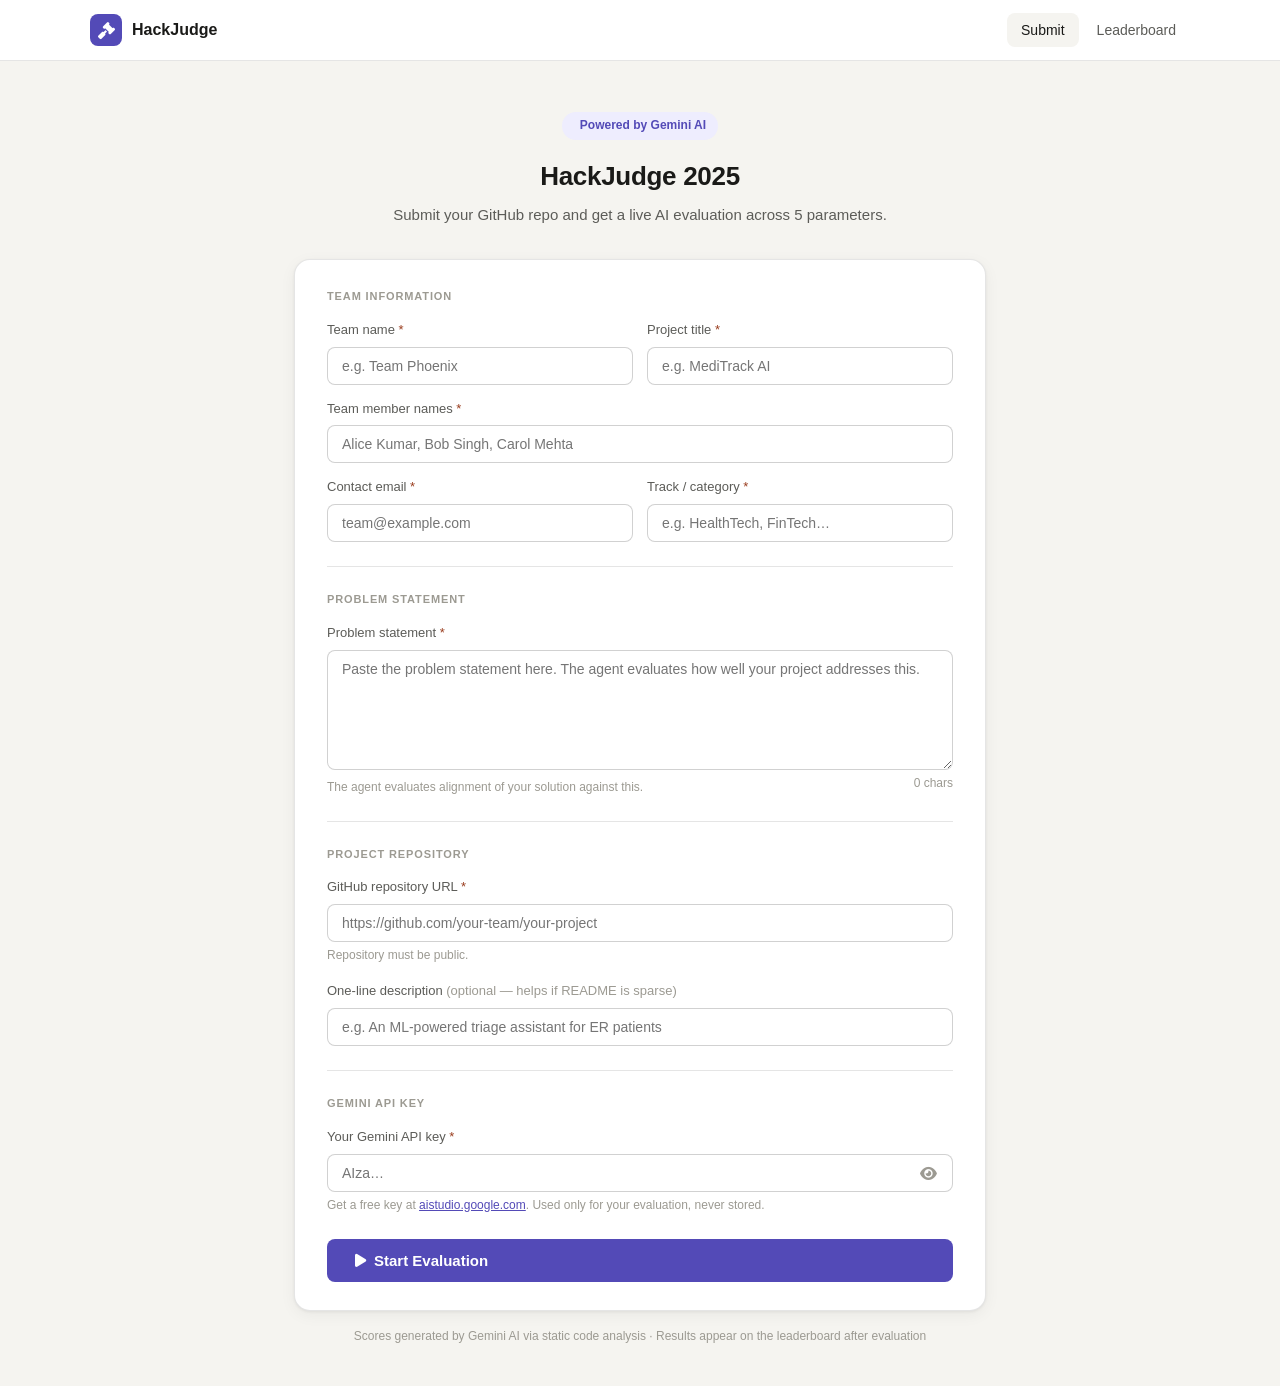
==== index.html @ 836c9ff5 "Initial commit" ====
<!DOCTYPE html>
<html lang="en">
<head>
  <meta charset="UTF-8"/>
  <meta name="viewport" content="width=device-width,initial-scale=1.0"/>
  <title>HackJudge — Submit Project</title>
  <link rel="stylesheet" href="style.css"/>
  <link rel="stylesheet" href="https://cdnjs.cloudflare.com/ajax/libs/font-awesome/6.5.0/css/all.min.css"/>
</head>
<body>
<header class="site-header">
  <div class="header-inner">
    <a href="index.html" class="logo"><span class="logo-icon"><i class="fa-solid fa-gavel"></i></span>HackJudge</a>
    <nav class="nav">
      <a href="index.html" class="active">Submit</a>
      <a href="leaderboard.html">Leaderboard</a>
    </nav>
  </div>
</header>

<div class="page-wrap page-wrap--sm">
  <div class="hero">
    <div class="hero-badge"><i class="fa-solid fa-sparkles"></i> Powered by Gemini AI</div>
    <h1 class="page-title" id="event-name">HackJudge</h1>
    <p class="page-sub">Submit your GitHub repo and get a live AI evaluation across 5 parameters.</p>
  </div>

  <div class="card">
    <div class="card-body">
      <p class="section-head">Team information</p>
      <div class="form-grid">
        <div class="form-group">
          <label class="label">Team name <span style="color:var(--danger)">*</span></label>
          <input class="input" id="team_name" type="text" placeholder="e.g. Team Phoenix"/>
        </div>
        <div class="form-group">
          <label class="label">Project title <span style="color:var(--danger)">*</span></label>
          <input class="input" id="project_title" type="text" placeholder="e.g. MediTrack AI"/>
        </div>
        <div class="form-group full">
          <label class="label">Team member names <span style="color:var(--danger)">*</span></label>
          <input class="input" id="member_names" type="text" placeholder="Alice Kumar, Bob Singh, Carol Mehta"/>
        </div>
        <div class="form-group">
          <label class="label">Contact email <span style="color:var(--danger)">*</span></label>
          <input class="input" id="contact_email" type="email" placeholder="team@example.com"/>
        </div>
        <div class="form-group">
          <label class="label">Track / category <span style="color:var(--danger)">*</span></label>
          <input class="input" id="track" type="text" placeholder="e.g. HealthTech, FinTech…"/>
        </div>
      </div>

      <hr class="section-divider"/>
      <p class="section-head">Problem statement</p>
      <div class="form-group">
        <label class="label">Problem statement <span style="color:var(--danger)">*</span></label>
        <textarea class="textarea" id="problem_statement" rows="5"
          placeholder="Paste the problem statement here. The agent evaluates how well your project addresses this."
          style="min-height:120px"
          oninput="document.getElementById('ps-count').textContent=this.value.length+' chars'"></textarea>
        <div style="display:flex;justify-content:space-between;margin-top:4px">
          <span class="hint">The agent evaluates alignment of your solution against this.</span>
          <span style="font-size:12px;color:var(--text-3)" id="ps-count">0 chars</span>
        </div>
      </div>

      <hr class="section-divider"/>
      <p class="section-head">Project repository</p>
      <div class="form-group">
        <label class="label">GitHub repository URL <span style="color:var(--danger)">*</span></label>
        <input class="input" id="github_url" type="url" placeholder="https://github.com/your-team/your-project"/>
        <span class="hint">Repository must be public.</span>
      </div>
      <div class="form-group mt-16">
        <label class="label">One-line description <span style="font-weight:400;color:var(--text-3)">(optional — helps if README is sparse)</span></label>
        <input class="input" id="project_description" type="text" placeholder="e.g. An ML-powered triage assistant for ER patients"/>
      </div>

      <hr class="section-divider"/>
      <p class="section-head">Gemini API key</p>
      <div class="form-group">
        <label class="label">Your Gemini API key <span style="color:var(--danger)">*</span></label>
        <div class="key-field-wrap">
          <input class="input" id="gemini_api_key" type="password" placeholder="AIza…" style="padding-right:44px"/>
          <button class="key-toggle" onclick="toggleKey()"><i class="fa-solid fa-eye" id="eye-icon"></i></button>
        </div>
        <span class="hint">Get a free key at <a href="https://aistudio.google.com/app/apikey" target="_blank" style="color:var(--accent)">aistudio.google.com</a>. Used only for your evaluation, never stored.</span>
      </div>

      <div style="display:flex;margin-top:24px">
        <button class="btn btn-primary btn-lg full-width" id="submit-btn" onclick="submitProject()">
          <i class="fa-solid fa-play"></i> Start Evaluation
        </button>
      </div>
      <p id="submit-error" style="display:none;color:var(--danger);font-size:13px;margin-top:10px;text-align:center"></p>
    </div>
  </div>
  <p style="text-align:center;font-size:12px;color:var(--text-3);margin:16px 0 40px">
    Scores generated by Gemini AI via static code analysis · Results appear on the leaderboard after evaluation
  </p>
</div>
<div id="toast-area"></div>

<script src="config.js"></script>
<script src="sheets-client.js"></script>
<script>
document.getElementById('event-name').textContent = CONFIG.EVENT_NAME;
document.title = CONFIG.EVENT_NAME + " — Submit";

function toggleKey() {
  const i = document.getElementById('gemini_api_key');
  const e = document.getElementById('eye-icon');
  i.type = i.type === 'password' ? 'text' : 'password';
  e.className = i.type === 'password' ? 'fa-solid fa-eye' : 'fa-solid fa-eye-slash';
}
function v(id) { return document.getElementById(id).value.trim(); }
function showErr(msg) { const e = document.getElementById('submit-error'); e.textContent = msg; e.style.display = 'block'; }
function showToast(msg) {
  const t = document.createElement('div'); t.className = 'toast'; t.textContent = msg;
  document.getElementById('toast-area').appendChild(t);
  setTimeout(() => t.remove(), 4000);
}
function makeId() { return (Math.random().toString(36).substring(2,6) + Math.random().toString(36).substring(2,6)).toUpperCase(); }

async function submitProject() {
  document.getElementById('submit-error').style.display = 'none';

  const fields = {
    team_name: v('team_name'), project_title: v('project_title'),
    member_names: v('member_names'), contact_email: v('contact_email'),
    track: v('track'), problem_statement: v('problem_statement'),
    github_url: v('github_url'), project_description: v('project_description'),
  };
  const key = v('gemini_api_key');

  const required = ['team_name','project_title','member_names','contact_email','track','problem_statement','github_url'];
  for (const k of required) { if (!fields[k]) { showErr('Please fill in: ' + k.replace(/_/g,' ')); return; } }
  if (!fields.github_url.includes('github.com')) { showErr('Please enter a valid GitHub URL.'); return; }
  if (fields.problem_statement.length < 30) { showErr('Problem statement must be at least 30 characters.'); return; }
  if (!key) { showErr('Please enter your Gemini API key.'); return; }

  const btn = document.getElementById('submit-btn');
  btn.disabled = true;
  btn.innerHTML = '<span class="spinner"></span> Saving…';

  const id = makeId();
  // Store key in sessionStorage only — never goes to GitHub
  sessionStorage.setItem('key_' + id, key);
  document.getElementById('gemini_api_key').value = '';

  const record = {
    id, status: 'pending',
    created_at: new Date().toISOString(),
    ...fields,
    scores: null, total_score: null, feedback: null,
  };

  try {
    await saveSubmission(id, record);
    showToast('Submitted! Redirecting to evaluation…');
    setTimeout(() => { window.location.href = 'judging.html?id=' + id; }, 800);
  } catch (e) {
    showErr('Save failed: ' + e.message);
    btn.disabled = false;
    btn.innerHTML = '<i class="fa-solid fa-play"></i> Start Evaluation';
  }
}
</script>
</body>
</html>
---- style.css ----
/* ── Reset & Variables ─────────────────────────────────────────── */
*,*::before,*::after{box-sizing:border-box;margin:0;padding:0}
:root{
  --bg:#f5f4f0; --surface:#fff; --border:rgba(0,0,0,.10);
  --border-md:rgba(0,0,0,.18); --text-1:#1a1a18; --text-2:#5c5c58;
  --text-3:#9c9a92; --accent:#534AB7; --accent-bg:#EEEDFE;
  --success:#0F6E56; --success-bg:#E1F5EE; --warn:#854F0B;
  --warn-bg:#FAEEDA; --danger:#993C1D; --danger-bg:#FAECE7;
  --info:#185FA5; --info-bg:#E6F1FB;
  --radius-sm:8px; --radius-md:12px; --radius-lg:16px;
  --shadow:0 1px 3px rgba(0,0,0,.06),0 4px 16px rgba(0,0,0,.05);
}
body{font-family:-apple-system,BlinkMacSystemFont,"Segoe UI",sans-serif;background:var(--bg);color:var(--text-1);font-size:15px;line-height:1.6;min-height:100vh}

/* Layout */
.page-wrap{max-width:1100px;margin:0 auto;padding:0 24px}
.page-wrap--sm{max-width:740px}
.page-wrap--lg{max-width:1200px}

/* Header */
.site-header{background:var(--surface);border-bottom:1px solid var(--border);padding:0 24px;position:sticky;top:0;z-index:100}
.header-inner{max-width:1100px;margin:0 auto;display:flex;align-items:center;gap:20px;height:60px}
.logo{display:flex;align-items:center;gap:10px;text-decoration:none;color:var(--text-1);font-weight:600;font-size:16px}
.logo-icon{width:32px;height:32px;background:var(--accent);border-radius:8px;display:flex;align-items:center;justify-content:center;color:#fff;font-size:17px}
.nav{margin-left:auto;display:flex;gap:4px;align-items:center}
.nav a{padding:6px 14px;border-radius:var(--radius-sm);color:var(--text-2);text-decoration:none;font-size:14px;font-weight:500;transition:background .15s,color .15s}
.nav a:hover,.nav a.active{background:var(--bg);color:var(--text-1)}

/* Cards */
.card{background:var(--surface);border:1px solid var(--border);border-radius:var(--radius-lg);box-shadow:var(--shadow)}
.card-body{padding:28px 32px}

/* Typography */
.page-title{font-size:26px;font-weight:700;letter-spacing:-.3px}
.page-sub{font-size:15px;color:var(--text-2);margin-top:6px}
.section-head{font-size:11px;font-weight:600;text-transform:uppercase;letter-spacing:.08em;color:var(--text-3);margin-bottom:14px}
.label{font-size:13px;font-weight:500;color:var(--text-2);margin-bottom:6px;display:block}
.hint{font-size:12px;color:var(--text-3);margin-top:4px}

/* Form */
.input,.textarea{width:100%;padding:10px 14px;border:1px solid var(--border-md);border-radius:var(--radius-sm);font-size:14px;font-family:inherit;color:var(--text-1);background:var(--surface);transition:border-color .15s,box-shadow .15s;outline:none}
.input:focus,.textarea:focus{border-color:var(--accent);box-shadow:0 0 0 3px rgba(83,74,183,.12)}
.textarea{resize:vertical;min-height:90px}

/* Buttons */
.btn{display:inline-flex;align-items:center;gap:8px;padding:11px 22px;border-radius:var(--radius-sm);font-size:14px;font-weight:600;font-family:inherit;cursor:pointer;border:none;transition:background .15s,transform .1s;text-decoration:none}
.btn:active{transform:scale(.98)}
.btn-primary{background:var(--accent);color:#fff}
.btn-primary:hover{background:#453ea5}
.btn-secondary{background:var(--bg);color:var(--text-1);border:1px solid var(--border-md)}
.btn-secondary:hover{background:#eae9e5}
.btn-lg{padding:13px 28px;font-size:15px}
.btn:disabled{opacity:.5;cursor:not-allowed;pointer-events:none}

/* Badges */
.badge{display:inline-block;padding:3px 10px;border-radius:20px;font-size:12px;font-weight:500}
.badge-success{background:var(--success-bg);color:var(--success)}
.badge-warn{background:var(--warn-bg);color:var(--warn)}
.badge-danger{background:var(--danger-bg);color:var(--danger)}
.badge-info{background:var(--info-bg);color:var(--info)}
.badge-accent{background:var(--accent-bg);color:var(--accent)}
.badge-neutral{background:var(--bg);color:var(--text-2);border:1px solid var(--border-md)}

/* Progress */
.progress-wrap{height:6px;background:var(--border);border-radius:3px;overflow:hidden}
.progress-bar{height:100%;background:var(--accent);border-radius:3px;transition:width .4s ease;width:0%}

/* Param cards */
.param-card{border:1px solid var(--border);border-radius:var(--radius-md);padding:16px 18px;opacity:0;transform:translateY(12px);transition:opacity .4s ease,transform .4s ease}
.param-card.visible{opacity:1;transform:translateY(0)}
.param-card-header{display:flex;align-items:center;gap:10px;margin-bottom:10px}
.param-dot{width:10px;height:10px;border-radius:50%;flex-shrink:0}
.param-name{font-size:14px;font-weight:600;flex:1}
.param-score-num{font-size:22px;font-weight:700}
.param-weight{font-size:12px;color:var(--text-3);margin-left:4px}
.param-bar-wrap{height:5px;background:var(--border);border-radius:3px;margin-bottom:8px}
.param-bar{height:5px;border-radius:3px;transition:width .8s ease;width:0%}
.param-reasoning{font-size:13px;color:var(--text-2);line-height:1.55}

/* Chips */
.chip-row{display:flex;flex-wrap:wrap;gap:8px}
.chip{font-size:12px;padding:4px 10px;background:var(--bg);border:1px solid var(--border);border-radius:20px;color:var(--text-2);display:flex;align-items:center;gap:5px}

/* Table */
.table-wrap{overflow-x:auto}
table{width:100%;border-collapse:collapse;font-size:14px}
thead th{text-align:left;padding:10px 14px;font-size:11px;font-weight:600;color:var(--text-3);text-transform:uppercase;letter-spacing:.06em;border-bottom:1px solid var(--border);white-space:nowrap}
tbody td{padding:13px 14px;border-bottom:1px solid var(--border);vertical-align:middle}
tbody tr:last-child td{border-bottom:none}
tbody tr:hover td{background:#fafaf8}
.rank-num{width:28px;height:28px;border-radius:50%;display:inline-flex;align-items:center;justify-content:center;font-size:13px;font-weight:700;background:var(--bg);color:var(--text-2)}
.rank-1{background:#FFF3CD;color:#856404}
.rank-2{background:#e9ecef;color:#495057}
.rank-3{background:#ffe5d0;color:#7c3d12}
.th-score{text-align:center;white-space:nowrap}
.td-score{text-align:center;font-size:15px;font-weight:700;white-space:nowrap;padding-left:4px;padding-right:4px}
.score-bubble{display:inline-flex;align-items:center;justify-content:center;width:44px;height:44px;border-radius:10px;font-size:15px;font-weight:700}

/* Queue */
.queue-card{background:var(--surface);border:1px solid var(--border);border-radius:var(--radius-lg);padding:28px 32px;margin-bottom:20px;display:none;text-align:center}
.queue-card.visible{display:block}
.queue-position{font-size:56px;font-weight:800;color:var(--accent);line-height:1;letter-spacing:-2px}
.queue-dots span{display:inline-block;width:8px;height:8px;background:var(--accent);border-radius:50%;margin:0 3px;opacity:.3;animation:qpulse 1.2s infinite}
.queue-dots span:nth-child(2){animation-delay:.2s}
.queue-dots span:nth-child(3){animation-delay:.4s}
@keyframes qpulse{0%,80%,100%{opacity:.3}40%{opacity:1}}

/* Utilities */
.mt-4{margin-top:4px}.mt-8{margin-top:8px}.mt-12{margin-top:12px}
.mt-16{margin-top:16px}.mt-24{margin-top:24px}.mt-32{margin-top:32px}
.flex{display:flex}.items-center{align-items:center}
.justify-between{justify-content:space-between}
.gap-8{gap:8px}.gap-12{gap:12px}.gap-16{gap:16px}.gap-24{gap:24px}
.grid-2{display:grid;grid-template-columns:1fr 1fr;gap:16px}
.text-sm{font-size:13px}.text-muted{color:var(--text-2)}.text-faint{color:var(--text-3)}
.font-mono{font-family:"SFMono-Regular",Consolas,monospace}
.hidden{display:none!important}.full-width{width:100%}

/* Form grid */
.form-grid{display:grid;grid-template-columns:1fr 1fr;gap:14px}
.form-group{display:flex;flex-direction:column}
.form-group.full{grid-column:1/-1}
.section-divider{border:none;border-top:1px solid var(--border);margin:24px 0}
.key-field-wrap{position:relative}
.key-toggle{position:absolute;right:12px;top:50%;transform:translateY(-50%);background:none;border:none;cursor:pointer;color:var(--text-3);font-size:15px;padding:4px}

/* Toast */
#toast-area{position:fixed;bottom:24px;right:24px;z-index:999;display:flex;flex-direction:column;gap:8px}
.toast{background:var(--text-1);color:#fff;padding:12px 18px;border-radius:var(--radius-md);font-size:14px;box-shadow:var(--shadow);animation:slideIn .25s ease;max-width:320px}
.toast.toast-error{background:var(--danger)}
@keyframes slideIn{from{transform:translateX(40px);opacity:0}to{transform:translateX(0);opacity:1}}

/* Spinner */
.spinner{width:20px;height:20px;border:2.5px solid var(--border);border-top-color:var(--accent);border-radius:50%;animation:spin .7s linear infinite;flex-shrink:0}
@keyframes spin{to{transform:rotate(360deg)}}

/* Modals */
.modal-overlay{display:none;position:fixed;inset:0;background:rgba(0,0,0,.45);align-items:center;justify-content:center;z-index:200;padding:24px}
.modal-overlay.show{display:flex}
.modal-box{background:var(--surface);border-radius:var(--radius-lg);padding:28px 32px;width:100%;max-width:440px;box-shadow:0 8px 40px rgba(0,0,0,.18)}

/* Admin */
.status-pill{font-size:11px;padding:2px 9px;border-radius:20px;font-weight:500}
.s-scored{background:var(--success-bg);color:var(--success)}
.s-pending{background:var(--warn-bg);color:var(--warn)}
.s-judging{background:var(--info-bg);color:var(--info)}
.s-error{background:var(--danger-bg);color:var(--danger)}
.del-btn{background:none;border:1px solid rgba(153,60,29,.3);color:var(--danger);border-radius:6px;padding:4px 10px;font-size:12px;cursor:pointer;transition:background .15s;white-space:nowrap}
.del-btn:hover{background:var(--danger-bg)}
.stats-row{display:grid;grid-template-columns:repeat(4,1fr);gap:12px;margin-bottom:20px}
.stat-box{background:var(--surface);border:1px solid var(--border);border-radius:var(--radius-md);padding:14px 16px;text-align:center}
.stat-num{font-size:28px;font-weight:800}
.stat-lbl{font-size:11px;color:var(--text-3);margin-top:2px;text-transform:uppercase;letter-spacing:.06em}
.bulk-input{width:100%;padding:6px 8px;border:1px solid var(--border-md);border-radius:6px;font-size:12px;font-family:inherit;outline:none}
.bulk-input:focus{border-color:var(--accent)}
.bulk-result-row{display:flex;align-items:center;gap:12px;padding:10px 14px;background:var(--surface);border:1px solid var(--border);border-radius:var(--radius-md);font-size:13px}
.bulk-result-score{font-size:18px;font-weight:700;min-width:48px;text-align:center}
.bulk-result-meta{flex:1}
.bulk-result-name{font-weight:600;color:var(--text-1)}
.bulk-result-sub{font-size:12px;color:var(--text-3);margin-top:1px}
.tab-active{background:var(--accent)!important;color:#fff!important;border-color:var(--accent)!important}
.admin-icon{width:52px;height:52px;background:var(--danger-bg);border-radius:14px;display:flex;align-items:center;justify-content:center;font-size:22px;color:var(--danger);margin:0 auto 20px}
.refresh-dot{width:6px;height:6px;border-radius:50%;background:var(--success);animation:pulse 2s infinite}
@keyframes pulse{0%,100%{opacity:1}50%{opacity:.3}}

/* Hero */
.hero{padding:48px 0 32px;text-align:center}
.hero-badge{display:inline-flex;align-items:center;gap:6px;background:var(--accent-bg);color:var(--accent);font-size:12px;font-weight:600;padding:4px 12px;border-radius:20px;margin-bottom:16px}

/* Final card */
.final-card{background:var(--surface);border:1px solid var(--border);border-radius:var(--radius-lg);padding:32px;display:none;text-align:center;box-shadow:var(--shadow)}
.final-card.visible{display:block}
.final-score-num{font-size:64px;font-weight:800;letter-spacing:-2px;line-height:1}
.mini-score-grid{display:grid;grid-template-columns:repeat(5,1fr);gap:8px;margin:20px 0}
.mini-score{text-align:center;padding:10px 6px;background:var(--bg);border-radius:var(--radius-sm);border:1px solid var(--border)}
.mini-score-val{font-size:18px;font-weight:700}
.mini-score-lbl{font-size:10px;color:var(--text-3);margin-top:3px;line-height:1.3}
.feedback-label{font-size:11px;font-weight:600;text-transform:uppercase;letter-spacing:.08em;color:var(--text-3);margin-bottom:8px}
.feedback-text{font-size:14px;color:var(--text-2);line-height:1.65}
.sw-item{display:flex;gap:9px;font-size:13px;color:var(--text-2);line-height:1.5;margin-bottom:6px}
.sw-item i{margin-top:2px;flex-shrink:0}
.inferred-box{background:var(--bg);border-radius:var(--radius-sm);padding:12px 14px;font-size:13px;color:var(--text-2);line-height:1.6;margin-bottom:16px;border-left:3px solid var(--accent)}
.error-card{background:var(--danger-bg);border:1px solid rgba(153,60,29,.3);border-radius:var(--radius-md);padding:20px 24px;display:none}
.error-card.visible{display:block}
.repo-info-card{background:var(--success-bg);border:1px solid rgba(15,110,86,.2);border-radius:var(--radius-md);padding:14px 18px;margin-bottom:20px;display:none}
.repo-info-card.visible{display:block}
.params-grid{display:grid;grid-template-columns:1fr 1fr;gap:12px;margin-bottom:20px}
.progress-strip{background:var(--surface);border:1px solid var(--border);border-radius:var(--radius-md);padding:16px 20px;margin-bottom:20px}
.progress-top{display:flex;align-items:center;gap:12px;margin-bottom:10px}
.progress-label{font-size:14px;font-weight:500;flex:1}
.progress-pct{font-size:13px;color:var(--text-3)}
.team-avatar{width:48px;height:48px;border-radius:12px;background:var(--accent-bg);color:var(--accent);display:flex;align-items:center;justify-content:center;font-size:20px;font-weight:700;flex-shrink:0}

/* Leaderboard */
.lb-controls{display:flex;align-items:center;gap:12px;margin-bottom:20px;flex-wrap:wrap}
.lb-count{font-size:13px;color:var(--text-3);margin-left:auto}
.track-filter{display:flex;gap:6px;flex-wrap:wrap}
.track-btn{padding:5px 12px;border-radius:20px;font-size:12px;font-weight:500;border:1px solid var(--border-md);background:var(--surface);color:var(--text-2);cursor:pointer;transition:all .15s}
.track-btn.active,.track-btn:hover{background:var(--accent);color:#fff;border-color:var(--accent)}
.team-mini-avatar{width:30px;height:30px;border-radius:8px;background:var(--accent-bg);color:var(--accent);display:flex;align-items:center;justify-content:center;font-size:13px;font-weight:700;flex-shrink:0}
.expand-btn{background:none;border:none;cursor:pointer;color:var(--text-3);font-size:13px;padding:2px 6px;border-radius:4px}
.expand-btn:hover{color:var(--text-1)}
.detail-row{display:none}
.detail-row.open{display:table-row}
.detail-cell{background:#fafaf8;padding:16px 20px!important;border-bottom:1px solid var(--border)!important}

/* Report print */
@media print{
  body{background:#fff;font-size:12px}
  .toolbar{display:none!important}
  .report-page{max-width:100%;margin:0;border-radius:0;box-shadow:none}
  .report-header{-webkit-print-color-adjust:exact;print-color-adjust:exact}
  a{text-decoration:none;color:inherit}
}

@media(max-width:680px){
  .grid-2,.form-grid{grid-template-columns:1fr}
  .card-body{padding:20px}
  .page-title{font-size:22px}
  .params-grid{grid-template-columns:1fr}
  .mini-score-grid{grid-template-columns:repeat(3,1fr)}
}
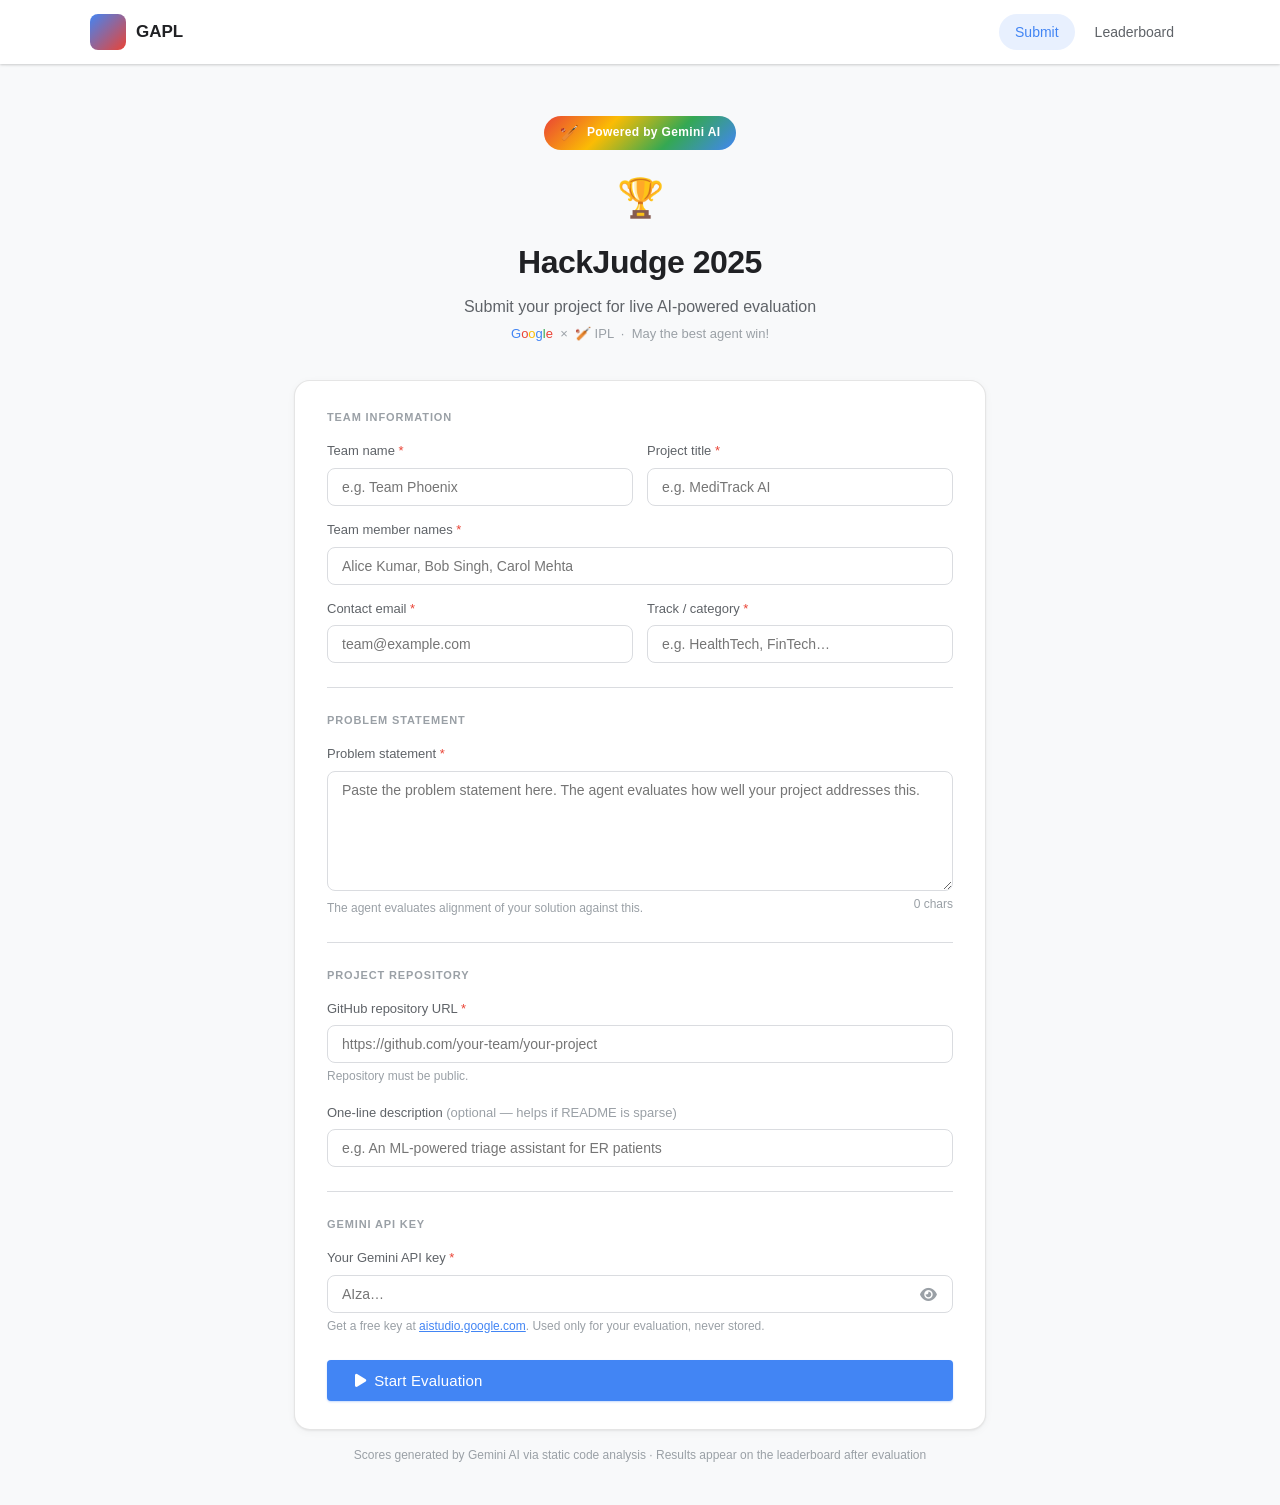
==== commit 752397b7: "Google Agentic Premier League theme" ====
--- a/index.html
+++ b/index.html
@@ -3,14 +3,14 @@
 <head>
   <meta charset="UTF-8"/>
   <meta name="viewport" content="width=device-width,initial-scale=1.0"/>
-  <title>HackJudge — Submit Project</title>
+  <title>GAPL — Submit Project</title>
   <link rel="stylesheet" href="style.css"/>
   <link rel="stylesheet" href="https://cdnjs.cloudflare.com/ajax/libs/font-awesome/6.5.0/css/all.min.css"/>
 </head>
 <body>
 <header class="site-header">
   <div class="header-inner">
-    <a href="index.html" class="logo"><span class="logo-icon"><i class="fa-solid fa-gavel"></i></span>HackJudge</a>
+    <a href="index.html" class="logo"><span class="logo-icon"><i class="fa-solid fa-cricket-bat-ball"></i></span>GAPL</a>
     <nav class="nav">
       <a href="index.html" class="active">Submit</a>
       <a href="leaderboard.html">Leaderboard</a>
@@ -20,9 +20,20 @@
 
 <div class="page-wrap page-wrap--sm">
   <div class="hero">
-    <div class="hero-badge"><i class="fa-solid fa-sparkles"></i> Powered by Gemini AI</div>
-    <h1 class="page-title" id="event-name">HackJudge</h1>
-    <p class="page-sub">Submit your GitHub repo and get a live AI evaluation across 5 parameters.</p>
+    <div class="hero-badge">
+      <span style="font-size:15px">🏏</span> Powered by Gemini AI
+    </div>
+    <div class="gapl-logo">
+      <span style="font-size:38px">🏆</span>
+    </div>
+    <h1 style="font-size:32px;font-weight:700;letter-spacing:-.5px;margin-bottom:6px" id="event-name">Google Agentic Premier League</h1>
+    <p style="font-size:16px;color:var(--text-2);margin-bottom:4px">
+      Submit your project for live AI-powered evaluation
+    </p>
+    <p style="font-size:13px;color:var(--text-3)">
+      <span style="color:#4285F4;font-weight:500">G</span><span style="color:#EA4335;font-weight:500">o</span><span style="color:#FBBC04;font-weight:500">o</span><span style="color:#4285F4;font-weight:500">g</span><span style="color:#34A853;font-weight:500">l</span><span style="color:#EA4335;font-weight:500">e</span>
+      &nbsp;×&nbsp; 🏏 IPL &nbsp;·&nbsp; May the best agent win!
+    </p>
   </div>
 
   <div class="card">
--- a/style.css
+++ b/style.css
@@ -1,159 +1,288 @@
 /* ── Reset & Variables ─────────────────────────────────────────── */
 *,*::before,*::after{box-sizing:border-box;margin:0;padding:0}
+
 :root{
-  --bg:#f5f4f0; --surface:#fff; --border:rgba(0,0,0,.10);
-  --border-md:rgba(0,0,0,.18); --text-1:#1a1a18; --text-2:#5c5c58;
-  --text-3:#9c9a92; --accent:#534AB7; --accent-bg:#EEEDFE;
-  --success:#0F6E56; --success-bg:#E1F5EE; --warn:#854F0B;
-  --warn-bg:#FAEEDA; --danger:#993C1D; --danger-bg:#FAECE7;
-  --info:#185FA5; --info-bg:#E6F1FB;
-  --radius-sm:8px; --radius-md:12px; --radius-lg:16px;
-  --shadow:0 1px 3px rgba(0,0,0,.06),0 4px 16px rgba(0,0,0,.05);
-}
-body{font-family:-apple-system,BlinkMacSystemFont,"Segoe UI",sans-serif;background:var(--bg);color:var(--text-1);font-size:15px;line-height:1.6;min-height:100vh}
-
-/* Layout */
+  --bg:        #F8F9FA;
+  --surface:   #ffffff;
+  --border:    rgba(0,0,0,0.10);
+  --border-md: rgba(0,0,0,0.18);
+  --text-1:    #202124;
+  --text-2:    #5F6368;
+  --text-3:    #9AA0A6;
+
+  /* Google colors */
+  --accent:    #4285F4;
+  --accent-bg: #E8F0FE;
+  --success:   #34A853;
+  --success-bg:#E6F4EA;
+  --warn:      #F9AB00;
+  --warn-bg:   #FEF7E0;
+  --danger:    #EA4335;
+  --danger-bg: #FCE8E6;
+  --info:      #1A73E8;
+  --info-bg:   #E8F0FE;
+
+  /* IPL accent */
+  --ipl-orange: #FF6B00;
+  --ipl-gold:   #FFD700;
+  --ipl-navy:   #003366;
+
+  --radius-sm: 8px;
+  --radius-md: 12px;
+  --radius-lg: 16px;
+  --shadow:    0 1px 3px rgba(0,0,0,0.06),0 4px 16px rgba(0,0,0,0.05);
+}
+
+body{
+  font-family:"Google Sans",-apple-system,BlinkMacSystemFont,"Segoe UI",sans-serif;
+  background:var(--bg);
+  color:var(--text-1);
+  font-size:15px;
+  line-height:1.6;
+  min-height:100vh;
+}
+
+/* ── Layout ──────────────────────────────────────────────────── */
 .page-wrap{max-width:1100px;margin:0 auto;padding:0 24px}
 .page-wrap--sm{max-width:740px}
 .page-wrap--lg{max-width:1200px}
 
-/* Header */
-.site-header{background:var(--surface);border-bottom:1px solid var(--border);padding:0 24px;position:sticky;top:0;z-index:100}
-.header-inner{max-width:1100px;margin:0 auto;display:flex;align-items:center;gap:20px;height:60px}
-.logo{display:flex;align-items:center;gap:10px;text-decoration:none;color:var(--text-1);font-weight:600;font-size:16px}
-.logo-icon{width:32px;height:32px;background:var(--accent);border-radius:8px;display:flex;align-items:center;justify-content:center;color:#fff;font-size:17px}
+/* ── Header ──────────────────────────────────────────────────── */
+.site-header{
+  background:var(--surface);
+  border-bottom:none;
+  padding:0 24px;
+  position:sticky;top:0;z-index:100;
+  box-shadow:0 1px 3px rgba(0,0,0,0.12),0 1px 2px rgba(0,0,0,0.08);
+}
+.header-inner{max-width:1100px;margin:0 auto;display:flex;align-items:center;gap:20px;height:64px}
+.logo{display:flex;align-items:center;gap:10px;text-decoration:none;color:var(--text-1);font-weight:600;font-size:17px}
+.logo-icon{
+  width:36px;height:36px;
+  background:linear-gradient(135deg,#4285F4,#EA4335);
+  border-radius:8px;
+  display:flex;align-items:center;justify-content:center;
+  color:#fff;font-size:18px;
+}
+.logo-event{
+  font-size:11px;color:var(--text-3);
+  font-weight:400;display:block;line-height:1.2;
+}
 .nav{margin-left:auto;display:flex;gap:4px;align-items:center}
-.nav a{padding:6px 14px;border-radius:var(--radius-sm);color:var(--text-2);text-decoration:none;font-size:14px;font-weight:500;transition:background .15s,color .15s}
-.nav a:hover,.nav a.active{background:var(--bg);color:var(--text-1)}
-
-/* Cards */
-.card{background:var(--surface);border:1px solid var(--border);border-radius:var(--radius-lg);box-shadow:var(--shadow)}
+.nav a{
+  padding:7px 16px;border-radius:20px;
+  color:var(--text-2);text-decoration:none;
+  font-size:14px;font-weight:500;
+  transition:background .15s,color .15s;
+}
+.nav a:hover,.nav a.active{
+  background:var(--accent-bg);
+  color:var(--accent);
+}
+
+/* ── Hero ────────────────────────────────────────────────────── */
+.hero{padding:52px 0 36px;text-align:center}
+.hero-badge{
+  display:inline-flex;align-items:center;gap:8px;
+  background:linear-gradient(135deg,#EA4335,#FBBC04,#34A853,#4285F4);
+  color:#fff;font-size:12px;font-weight:600;
+  padding:5px 16px;border-radius:20px;margin-bottom:18px;
+  letter-spacing:.03em;
+}
+.gapl-logo{
+  display:flex;align-items:center;justify-content:center;gap:12px;
+  margin-bottom:8px;
+}
+.google-g{font-size:36px;font-weight:700;
+  background:linear-gradient(135deg,#4285F4 25%,#EA4335 50%,#FBBC04 75%,#34A853 100%);
+  -webkit-background-clip:text;-webkit-text-fill-color:transparent;background-clip:text;
+}
+
+/* ── Cards ───────────────────────────────────────────────────── */
+.card{
+  background:var(--surface);
+  border:1px solid var(--border);
+  border-radius:var(--radius-lg);
+  box-shadow:0 1px 2px rgba(0,0,0,0.06),0 2px 8px rgba(0,0,0,0.04);
+}
 .card-body{padding:28px 32px}
 
-/* Typography */
-.page-title{font-size:26px;font-weight:700;letter-spacing:-.3px}
+/* ── Typography ──────────────────────────────────────────────── */
+.page-title{font-size:26px;font-weight:700;letter-spacing:-.3px;color:var(--text-1)}
 .page-sub{font-size:15px;color:var(--text-2);margin-top:6px}
 .section-head{font-size:11px;font-weight:600;text-transform:uppercase;letter-spacing:.08em;color:var(--text-3);margin-bottom:14px}
 .label{font-size:13px;font-weight:500;color:var(--text-2);margin-bottom:6px;display:block}
 .hint{font-size:12px;color:var(--text-3);margin-top:4px}
 
-/* Form */
-.input,.textarea{width:100%;padding:10px 14px;border:1px solid var(--border-md);border-radius:var(--radius-sm);font-size:14px;font-family:inherit;color:var(--text-1);background:var(--surface);transition:border-color .15s,box-shadow .15s;outline:none}
-.input:focus,.textarea:focus{border-color:var(--accent);box-shadow:0 0 0 3px rgba(83,74,183,.12)}
+/* ── Form ────────────────────────────────────────────────────── */
+.input,.textarea{
+  width:100%;padding:10px 14px;
+  border:1.5px solid #DADCE0;
+  border-radius:var(--radius-sm);
+  font-size:14px;font-family:inherit;
+  color:var(--text-1);background:var(--surface);
+  transition:border-color .15s,box-shadow .15s;outline:none;
+}
+.input:focus,.textarea:focus{
+  border-color:var(--accent);
+  box-shadow:0 0 0 3px rgba(66,133,244,.12);
+}
 .textarea{resize:vertical;min-height:90px}
 
-/* Buttons */
-.btn{display:inline-flex;align-items:center;gap:8px;padding:11px 22px;border-radius:var(--radius-sm);font-size:14px;font-weight:600;font-family:inherit;cursor:pointer;border:none;transition:background .15s,transform .1s;text-decoration:none}
+/* ── Buttons ─────────────────────────────────────────────────── */
+.btn{
+  display:inline-flex;align-items:center;gap:8px;
+  padding:10px 22px;border-radius:4px;
+  font-size:14px;font-weight:500;font-family:inherit;
+  cursor:pointer;border:none;
+  transition:background .15s,box-shadow .15s,transform .1s;
+  text-decoration:none;letter-spacing:.01em;
+}
 .btn:active{transform:scale(.98)}
-.btn-primary{background:var(--accent);color:#fff}
-.btn-primary:hover{background:#453ea5}
-.btn-secondary{background:var(--bg);color:var(--text-1);border:1px solid var(--border-md)}
-.btn-secondary:hover{background:#eae9e5}
-.btn-lg{padding:13px 28px;font-size:15px}
+.btn-primary{
+  background:var(--accent);color:#fff;
+  box-shadow:0 1px 2px rgba(66,133,244,.3);
+}
+.btn-primary:hover{background:#1A73E8;box-shadow:0 2px 6px rgba(66,133,244,.4)}
+.btn-secondary{
+  background:var(--surface);color:var(--accent);
+  border:1.5px solid #DADCE0;
+}
+.btn-secondary:hover{background:var(--accent-bg);border-color:var(--accent)}
+.btn-lg{padding:12px 28px;font-size:15px}
 .btn:disabled{opacity:.5;cursor:not-allowed;pointer-events:none}
 
-/* Badges */
-.badge{display:inline-block;padding:3px 10px;border-radius:20px;font-size:12px;font-weight:500}
+/* ── Badges ──────────────────────────────────────────────────── */
+.badge{display:inline-block;padding:3px 10px;border-radius:12px;font-size:12px;font-weight:500}
 .badge-success{background:var(--success-bg);color:var(--success)}
-.badge-warn{background:var(--warn-bg);color:var(--warn)}
+.badge-warn{background:var(--warn-bg);color:#B06000}
 .badge-danger{background:var(--danger-bg);color:var(--danger)}
 .badge-info{background:var(--info-bg);color:var(--info)}
 .badge-accent{background:var(--accent-bg);color:var(--accent)}
-.badge-neutral{background:var(--bg);color:var(--text-2);border:1px solid var(--border-md)}
-
-/* Progress */
-.progress-wrap{height:6px;background:var(--border);border-radius:3px;overflow:hidden}
-.progress-bar{height:100%;background:var(--accent);border-radius:3px;transition:width .4s ease;width:0%}
-
-/* Param cards */
-.param-card{border:1px solid var(--border);border-radius:var(--radius-md);padding:16px 18px;opacity:0;transform:translateY(12px);transition:opacity .4s ease,transform .4s ease}
+.badge-neutral{background:var(--bg);color:var(--text-2);border:1px solid #DADCE0}
+.badge-ipl{background:linear-gradient(135deg,#FF6B00,#FFD700);color:#fff;font-weight:600}
+
+/* ── Progress ────────────────────────────────────────────────── */
+.progress-wrap{height:6px;background:#E8EAED;border-radius:3px;overflow:hidden}
+.progress-bar{
+  height:100%;
+  background:linear-gradient(90deg,#4285F4,#34A853);
+  border-radius:3px;transition:width .4s ease;width:0%;
+}
+
+/* ── Param cards ─────────────────────────────────────────────── */
+.param-card{
+  border:1.5px solid #DADCE0;border-radius:var(--radius-md);
+  padding:16px 18px;opacity:0;transform:translateY(12px);
+  transition:opacity .4s ease,transform .4s ease;
+  background:var(--surface);
+}
 .param-card.visible{opacity:1;transform:translateY(0)}
 .param-card-header{display:flex;align-items:center;gap:10px;margin-bottom:10px}
 .param-dot{width:10px;height:10px;border-radius:50%;flex-shrink:0}
-.param-name{font-size:14px;font-weight:600;flex:1}
+.param-name{font-size:14px;font-weight:600;flex:1;color:var(--text-1)}
 .param-score-num{font-size:22px;font-weight:700}
 .param-weight{font-size:12px;color:var(--text-3);margin-left:4px}
-.param-bar-wrap{height:5px;background:var(--border);border-radius:3px;margin-bottom:8px}
-.param-bar{height:5px;border-radius:3px;transition:width .8s ease;width:0%}
+.param-bar-wrap{height:4px;background:#E8EAED;border-radius:2px;margin-bottom:8px}
+.param-bar{height:4px;border-radius:2px;transition:width .8s ease;width:0%}
 .param-reasoning{font-size:13px;color:var(--text-2);line-height:1.55}
 
-/* Chips */
+/* ── Chips ───────────────────────────────────────────────────── */
 .chip-row{display:flex;flex-wrap:wrap;gap:8px}
-.chip{font-size:12px;padding:4px 10px;background:var(--bg);border:1px solid var(--border);border-radius:20px;color:var(--text-2);display:flex;align-items:center;gap:5px}
-
-/* Table */
+.chip{font-size:12px;padding:4px 12px;background:var(--bg);border:1px solid #DADCE0;border-radius:12px;color:var(--text-2);display:flex;align-items:center;gap:5px}
+
+/* ── Table ───────────────────────────────────────────────────── */
 .table-wrap{overflow-x:auto}
 table{width:100%;border-collapse:collapse;font-size:14px}
-thead th{text-align:left;padding:10px 14px;font-size:11px;font-weight:600;color:var(--text-3);text-transform:uppercase;letter-spacing:.06em;border-bottom:1px solid var(--border);white-space:nowrap}
-tbody td{padding:13px 14px;border-bottom:1px solid var(--border);vertical-align:middle}
+thead th{
+  text-align:left;padding:10px 14px;
+  font-size:11px;font-weight:600;color:var(--text-3);
+  text-transform:uppercase;letter-spacing:.06em;
+  border-bottom:2px solid #DADCE0;white-space:nowrap;
+  background:#F8F9FA;
+}
+tbody td{padding:13px 14px;border-bottom:1px solid #F1F3F4;vertical-align:middle}
 tbody tr:last-child td{border-bottom:none}
-tbody tr:hover td{background:#fafaf8}
-.rank-num{width:28px;height:28px;border-radius:50%;display:inline-flex;align-items:center;justify-content:center;font-size:13px;font-weight:700;background:var(--bg);color:var(--text-2)}
-.rank-1{background:#FFF3CD;color:#856404}
-.rank-2{background:#e9ecef;color:#495057}
-.rank-3{background:#ffe5d0;color:#7c3d12}
+tbody tr:hover td{background:#F8F9FA}
+
+/* Rank styles — IPL themed */
+.rank-num{width:32px;height:32px;border-radius:50%;display:inline-flex;align-items:center;justify-content:center;font-size:13px;font-weight:700;background:var(--bg);color:var(--text-2)}
+.rank-1{background:linear-gradient(135deg,#FFD700,#FFA500);color:#fff;box-shadow:0 2px 8px rgba(255,165,0,.4)}
+.rank-2{background:linear-gradient(135deg,#C0C0C0,#A0A0A0);color:#fff}
+.rank-3{background:linear-gradient(135deg,#CD7F32,#A0522D);color:#fff}
+
 .th-score{text-align:center;white-space:nowrap}
 .td-score{text-align:center;font-size:15px;font-weight:700;white-space:nowrap;padding-left:4px;padding-right:4px}
-.score-bubble{display:inline-flex;align-items:center;justify-content:center;width:44px;height:44px;border-radius:10px;font-size:15px;font-weight:700}
-
-/* Queue */
-.queue-card{background:var(--surface);border:1px solid var(--border);border-radius:var(--radius-lg);padding:28px 32px;margin-bottom:20px;display:none;text-align:center}
+.score-bubble{display:inline-flex;align-items:center;justify-content:center;width:48px;height:48px;border-radius:50%;font-size:15px;font-weight:700}
+
+/* ── Queue card ──────────────────────────────────────────────── */
+.queue-card{background:var(--surface);border:1.5px solid #DADCE0;border-radius:var(--radius-lg);padding:28px 32px;margin-bottom:20px;display:none;text-align:center}
 .queue-card.visible{display:block}
-.queue-position{font-size:56px;font-weight:800;color:var(--accent);line-height:1;letter-spacing:-2px}
-.queue-dots span{display:inline-block;width:8px;height:8px;background:var(--accent);border-radius:50%;margin:0 3px;opacity:.3;animation:qpulse 1.2s infinite}
-.queue-dots span:nth-child(2){animation-delay:.2s}
-.queue-dots span:nth-child(3){animation-delay:.4s}
+.queue-position{font-size:56px;font-weight:700;color:var(--accent);line-height:1;letter-spacing:-2px}
+.queue-dots span{display:inline-block;width:8px;height:8px;border-radius:50%;margin:0 3px;opacity:.3;animation:qpulse 1.2s infinite}
+.queue-dots span:nth-child(1){background:#4285F4}
+.queue-dots span:nth-child(2){background:#EA4335;animation-delay:.2s}
+.queue-dots span:nth-child(3){background:#FBBC04;animation-delay:.4s}
 @keyframes qpulse{0%,80%,100%{opacity:.3}40%{opacity:1}}
 
-/* Utilities */
-.mt-4{margin-top:4px}.mt-8{margin-top:8px}.mt-12{margin-top:12px}
-.mt-16{margin-top:16px}.mt-24{margin-top:24px}.mt-32{margin-top:32px}
-.flex{display:flex}.items-center{align-items:center}
-.justify-between{justify-content:space-between}
-.gap-8{gap:8px}.gap-12{gap:12px}.gap-16{gap:16px}.gap-24{gap:24px}
-.grid-2{display:grid;grid-template-columns:1fr 1fr;gap:16px}
-.text-sm{font-size:13px}.text-muted{color:var(--text-2)}.text-faint{color:var(--text-3)}
-.font-mono{font-family:"SFMono-Regular",Consolas,monospace}
-.hidden{display:none!important}.full-width{width:100%}
-
-/* Form grid */
-.form-grid{display:grid;grid-template-columns:1fr 1fr;gap:14px}
-.form-group{display:flex;flex-direction:column}
-.form-group.full{grid-column:1/-1}
-.section-divider{border:none;border-top:1px solid var(--border);margin:24px 0}
-.key-field-wrap{position:relative}
-.key-toggle{position:absolute;right:12px;top:50%;transform:translateY(-50%);background:none;border:none;cursor:pointer;color:var(--text-3);font-size:15px;padding:4px}
-
-/* Toast */
-#toast-area{position:fixed;bottom:24px;right:24px;z-index:999;display:flex;flex-direction:column;gap:8px}
-.toast{background:var(--text-1);color:#fff;padding:12px 18px;border-radius:var(--radius-md);font-size:14px;box-shadow:var(--shadow);animation:slideIn .25s ease;max-width:320px}
-.toast.toast-error{background:var(--danger)}
-@keyframes slideIn{from{transform:translateX(40px);opacity:0}to{transform:translateX(0);opacity:1}}
-
-/* Spinner */
-.spinner{width:20px;height:20px;border:2.5px solid var(--border);border-top-color:var(--accent);border-radius:50%;animation:spin .7s linear infinite;flex-shrink:0}
-@keyframes spin{to{transform:rotate(360deg)}}
-
-/* Modals */
-.modal-overlay{display:none;position:fixed;inset:0;background:rgba(0,0,0,.45);align-items:center;justify-content:center;z-index:200;padding:24px}
-.modal-overlay.show{display:flex}
-.modal-box{background:var(--surface);border-radius:var(--radius-lg);padding:28px 32px;width:100%;max-width:440px;box-shadow:0 8px 40px rgba(0,0,0,.18)}
-
-/* Admin */
-.status-pill{font-size:11px;padding:2px 9px;border-radius:20px;font-weight:500}
+/* ── Final card ──────────────────────────────────────────────── */
+.final-card{background:var(--surface);border:1.5px solid #DADCE0;border-radius:var(--radius-lg);padding:32px;display:none;text-align:center;box-shadow:var(--shadow)}
+.final-card.visible{display:block}
+.final-score-num{font-size:72px;font-weight:700;letter-spacing:-3px;line-height:1}
+.mini-score-grid{display:grid;grid-template-columns:repeat(5,1fr);gap:8px;margin:20px 0}
+.mini-score{text-align:center;padding:12px 6px;background:var(--bg);border-radius:var(--radius-sm);border:1px solid #DADCE0}
+.mini-score-val{font-size:20px;font-weight:700}
+.mini-score-lbl{font-size:10px;color:var(--text-3);margin-top:3px;line-height:1.3}
+.feedback-label{font-size:11px;font-weight:600;text-transform:uppercase;letter-spacing:.08em;color:var(--text-3);margin-bottom:8px}
+.feedback-text{font-size:14px;color:var(--text-2);line-height:1.65}
+.sw-item{display:flex;gap:9px;font-size:13px;color:var(--text-2);line-height:1.5;margin-bottom:6px}
+.sw-item i{margin-top:2px;flex-shrink:0}
+.inferred-box{background:var(--accent-bg);border-radius:var(--radius-sm);padding:12px 14px;font-size:13px;color:var(--text-2);line-height:1.6;margin-bottom:16px;border-left:3px solid var(--accent)}
+.error-card{background:var(--danger-bg);border:1px solid rgba(234,67,53,.3);border-radius:var(--radius-md);padding:20px 24px;display:none}
+.error-card.visible{display:block}
+.repo-info-card{background:var(--success-bg);border:1px solid rgba(52,168,83,.2);border-radius:var(--radius-md);padding:14px 18px;margin-bottom:20px;display:none}
+.repo-info-card.visible{display:block}
+.params-grid{display:grid;grid-template-columns:1fr 1fr;gap:12px;margin-bottom:20px}
+.progress-strip{background:var(--surface);border:1.5px solid #DADCE0;border-radius:var(--radius-md);padding:16px 20px;margin-bottom:20px}
+.progress-top{display:flex;align-items:center;gap:12px;margin-bottom:10px}
+.progress-label{font-size:14px;font-weight:500;flex:1;color:var(--text-1)}
+.progress-pct{font-size:13px;color:var(--text-3)}
+.team-avatar{width:52px;height:52px;border-radius:12px;background:linear-gradient(135deg,#4285F4,#34A853);color:#fff;display:flex;align-items:center;justify-content:center;font-size:22px;font-weight:700;flex-shrink:0}
+
+/* ── Leaderboard ─────────────────────────────────────────────── */
+.lb-controls{display:flex;align-items:center;gap:12px;margin-bottom:20px;flex-wrap:wrap}
+.lb-count{font-size:13px;color:var(--text-3);margin-left:auto}
+.track-filter{display:flex;gap:6px;flex-wrap:wrap}
+.track-btn{padding:6px 16px;border-radius:20px;font-size:13px;font-weight:500;border:1.5px solid #DADCE0;background:var(--surface);color:var(--text-2);cursor:pointer;transition:all .15s}
+.track-btn.active,.track-btn:hover{background:var(--accent);color:#fff;border-color:var(--accent)}
+.team-mini-avatar{width:32px;height:32px;border-radius:8px;background:linear-gradient(135deg,#4285F4,#34A853);color:#fff;display:flex;align-items:center;justify-content:center;font-size:13px;font-weight:700;flex-shrink:0}
+.expand-btn{background:none;border:none;cursor:pointer;color:var(--text-3);font-size:13px;padding:4px 8px;border-radius:4px}
+.expand-btn:hover{color:var(--text-1);background:var(--bg)}
+.detail-row{display:none}
+.detail-row.open{display:table-row}
+.detail-cell{background:#F8F9FA;padding:16px 20px!important;border-bottom:1px solid #F1F3F4!important}
+
+/* ── Points table header (IPL style) ────────────────────────── */
+.points-table-header{
+  background:linear-gradient(135deg,var(--ipl-navy),#1A3A6E);
+  color:#fff;padding:20px 28px;border-radius:var(--radius-lg) var(--radius-lg) 0 0;
+}
+
+/* ── Admin ───────────────────────────────────────────────────── */
+.status-pill{font-size:11px;padding:2px 9px;border-radius:12px;font-weight:500}
 .s-scored{background:var(--success-bg);color:var(--success)}
-.s-pending{background:var(--warn-bg);color:var(--warn)}
+.s-pending{background:var(--warn-bg);color:#B06000}
 .s-judging{background:var(--info-bg);color:var(--info)}
 .s-error{background:var(--danger-bg);color:var(--danger)}
-.del-btn{background:none;border:1px solid rgba(153,60,29,.3);color:var(--danger);border-radius:6px;padding:4px 10px;font-size:12px;cursor:pointer;transition:background .15s;white-space:nowrap}
+.del-btn{background:none;border:1px solid rgba(234,67,53,.3);color:var(--danger);border-radius:4px;padding:4px 10px;font-size:12px;cursor:pointer;transition:background .15s}
 .del-btn:hover{background:var(--danger-bg)}
 .stats-row{display:grid;grid-template-columns:repeat(4,1fr);gap:12px;margin-bottom:20px}
-.stat-box{background:var(--surface);border:1px solid var(--border);border-radius:var(--radius-md);padding:14px 16px;text-align:center}
-.stat-num{font-size:28px;font-weight:800}
+.stat-box{background:var(--surface);border:1.5px solid #DADCE0;border-radius:var(--radius-md);padding:16px;text-align:center}
+.stat-num{font-size:30px;font-weight:700}
 .stat-lbl{font-size:11px;color:var(--text-3);margin-top:2px;text-transform:uppercase;letter-spacing:.06em}
-.bulk-input{width:100%;padding:6px 8px;border:1px solid var(--border-md);border-radius:6px;font-size:12px;font-family:inherit;outline:none}
+.bulk-input{width:100%;padding:6px 10px;border:1.5px solid #DADCE0;border-radius:4px;font-size:12px;font-family:inherit;outline:none}
 .bulk-input:focus{border-color:var(--accent)}
-.bulk-result-row{display:flex;align-items:center;gap:12px;padding:10px 14px;background:var(--surface);border:1px solid var(--border);border-radius:var(--radius-md);font-size:13px}
+.bulk-result-row{display:flex;align-items:center;gap:12px;padding:10px 14px;background:var(--surface);border:1.5px solid #DADCE0;border-radius:var(--radius-md);font-size:13px}
 .bulk-result-score{font-size:18px;font-weight:700;min-width:48px;text-align:center}
 .bulk-result-meta{flex:1}
 .bulk-result-name{font-weight:600;color:var(--text-1)}
@@ -163,48 +292,41 @@
 .refresh-dot{width:6px;height:6px;border-radius:50%;background:var(--success);animation:pulse 2s infinite}
 @keyframes pulse{0%,100%{opacity:1}50%{opacity:.3}}
 
-/* Hero */
-.hero{padding:48px 0 32px;text-align:center}
-.hero-badge{display:inline-flex;align-items:center;gap:6px;background:var(--accent-bg);color:var(--accent);font-size:12px;font-weight:600;padding:4px 12px;border-radius:20px;margin-bottom:16px}
-
-/* Final card */
-.final-card{background:var(--surface);border:1px solid var(--border);border-radius:var(--radius-lg);padding:32px;display:none;text-align:center;box-shadow:var(--shadow)}
-.final-card.visible{display:block}
-.final-score-num{font-size:64px;font-weight:800;letter-spacing:-2px;line-height:1}
-.mini-score-grid{display:grid;grid-template-columns:repeat(5,1fr);gap:8px;margin:20px 0}
-.mini-score{text-align:center;padding:10px 6px;background:var(--bg);border-radius:var(--radius-sm);border:1px solid var(--border)}
-.mini-score-val{font-size:18px;font-weight:700}
-.mini-score-lbl{font-size:10px;color:var(--text-3);margin-top:3px;line-height:1.3}
-.feedback-label{font-size:11px;font-weight:600;text-transform:uppercase;letter-spacing:.08em;color:var(--text-3);margin-bottom:8px}
-.feedback-text{font-size:14px;color:var(--text-2);line-height:1.65}
-.sw-item{display:flex;gap:9px;font-size:13px;color:var(--text-2);line-height:1.5;margin-bottom:6px}
-.sw-item i{margin-top:2px;flex-shrink:0}
-.inferred-box{background:var(--bg);border-radius:var(--radius-sm);padding:12px 14px;font-size:13px;color:var(--text-2);line-height:1.6;margin-bottom:16px;border-left:3px solid var(--accent)}
-.error-card{background:var(--danger-bg);border:1px solid rgba(153,60,29,.3);border-radius:var(--radius-md);padding:20px 24px;display:none}
-.error-card.visible{display:block}
-.repo-info-card{background:var(--success-bg);border:1px solid rgba(15,110,86,.2);border-radius:var(--radius-md);padding:14px 18px;margin-bottom:20px;display:none}
-.repo-info-card.visible{display:block}
-.params-grid{display:grid;grid-template-columns:1fr 1fr;gap:12px;margin-bottom:20px}
-.progress-strip{background:var(--surface);border:1px solid var(--border);border-radius:var(--radius-md);padding:16px 20px;margin-bottom:20px}
-.progress-top{display:flex;align-items:center;gap:12px;margin-bottom:10px}
-.progress-label{font-size:14px;font-weight:500;flex:1}
-.progress-pct{font-size:13px;color:var(--text-3)}
-.team-avatar{width:48px;height:48px;border-radius:12px;background:var(--accent-bg);color:var(--accent);display:flex;align-items:center;justify-content:center;font-size:20px;font-weight:700;flex-shrink:0}
-
-/* Leaderboard */
-.lb-controls{display:flex;align-items:center;gap:12px;margin-bottom:20px;flex-wrap:wrap}
-.lb-count{font-size:13px;color:var(--text-3);margin-left:auto}
-.track-filter{display:flex;gap:6px;flex-wrap:wrap}
-.track-btn{padding:5px 12px;border-radius:20px;font-size:12px;font-weight:500;border:1px solid var(--border-md);background:var(--surface);color:var(--text-2);cursor:pointer;transition:all .15s}
-.track-btn.active,.track-btn:hover{background:var(--accent);color:#fff;border-color:var(--accent)}
-.team-mini-avatar{width:30px;height:30px;border-radius:8px;background:var(--accent-bg);color:var(--accent);display:flex;align-items:center;justify-content:center;font-size:13px;font-weight:700;flex-shrink:0}
-.expand-btn{background:none;border:none;cursor:pointer;color:var(--text-3);font-size:13px;padding:2px 6px;border-radius:4px}
-.expand-btn:hover{color:var(--text-1)}
-.detail-row{display:none}
-.detail-row.open{display:table-row}
-.detail-cell{background:#fafaf8;padding:16px 20px!important;border-bottom:1px solid var(--border)!important}
-
-/* Report print */
+/* ── Form grid ───────────────────────────────────────────────── */
+.form-grid{display:grid;grid-template-columns:1fr 1fr;gap:14px}
+.form-group{display:flex;flex-direction:column}
+.form-group.full{grid-column:1/-1}
+.section-divider{border:none;border-top:1px solid #DADCE0;margin:24px 0}
+.key-field-wrap{position:relative}
+.key-toggle{position:absolute;right:12px;top:50%;transform:translateY(-50%);background:none;border:none;cursor:pointer;color:var(--text-3);font-size:15px;padding:4px}
+
+/* ── Modal ───────────────────────────────────────────────────── */
+.modal-overlay{display:none;position:fixed;inset:0;background:rgba(32,33,36,.5);align-items:center;justify-content:center;z-index:200;padding:24px}
+.modal-overlay.show{display:flex}
+.modal-box{background:var(--surface);border-radius:var(--radius-lg);padding:28px 32px;width:100%;max-width:440px;box-shadow:0 8px 40px rgba(0,0,0,.2)}
+
+/* ── Toast ───────────────────────────────────────────────────── */
+#toast-area{position:fixed;bottom:24px;right:24px;z-index:999;display:flex;flex-direction:column;gap:8px}
+.toast{background:var(--text-1);color:#fff;padding:12px 18px;border-radius:var(--radius-md);font-size:14px;box-shadow:var(--shadow);animation:slideIn .25s ease;max-width:320px}
+.toast.toast-error{background:var(--danger)}
+@keyframes slideIn{from{transform:translateX(40px);opacity:0}to{transform:translateX(0);opacity:1}}
+
+/* ── Spinner ─────────────────────────────────────────────────── */
+.spinner{width:20px;height:20px;border:2.5px solid #E8EAED;border-top-color:var(--accent);border-radius:50%;animation:spin .7s linear infinite;flex-shrink:0}
+@keyframes spin{to{transform:rotate(360deg)}}
+
+/* ── Utilities ───────────────────────────────────────────────── */
+.mt-4{margin-top:4px}.mt-8{margin-top:8px}.mt-12{margin-top:12px}
+.mt-16{margin-top:16px}.mt-24{margin-top:24px}.mt-32{margin-top:32px}
+.flex{display:flex}.items-center{align-items:center}
+.justify-between{justify-content:space-between}
+.gap-8{gap:8px}.gap-12{gap:12px}.gap-16{gap:16px}.gap-24{gap:24px}
+.grid-2{display:grid;grid-template-columns:1fr 1fr;gap:16px}
+.text-sm{font-size:13px}.text-muted{color:var(--text-2)}.text-faint{color:var(--text-3)}
+.font-mono{font-family:"Roboto Mono",Consolas,monospace}
+.hidden{display:none!important}.full-width{width:100%}
+
+/* ── Report print ────────────────────────────────────────────── */
 @media print{
   body{background:#fff;font-size:12px}
   .toolbar{display:none!important}
@@ -219,4 +341,5 @@
   .page-title{font-size:22px}
   .params-grid{grid-template-columns:1fr}
   .mini-score-grid{grid-template-columns:repeat(3,1fr)}
-}
+  .stats-row{grid-template-columns:1fr 1fr}
+}
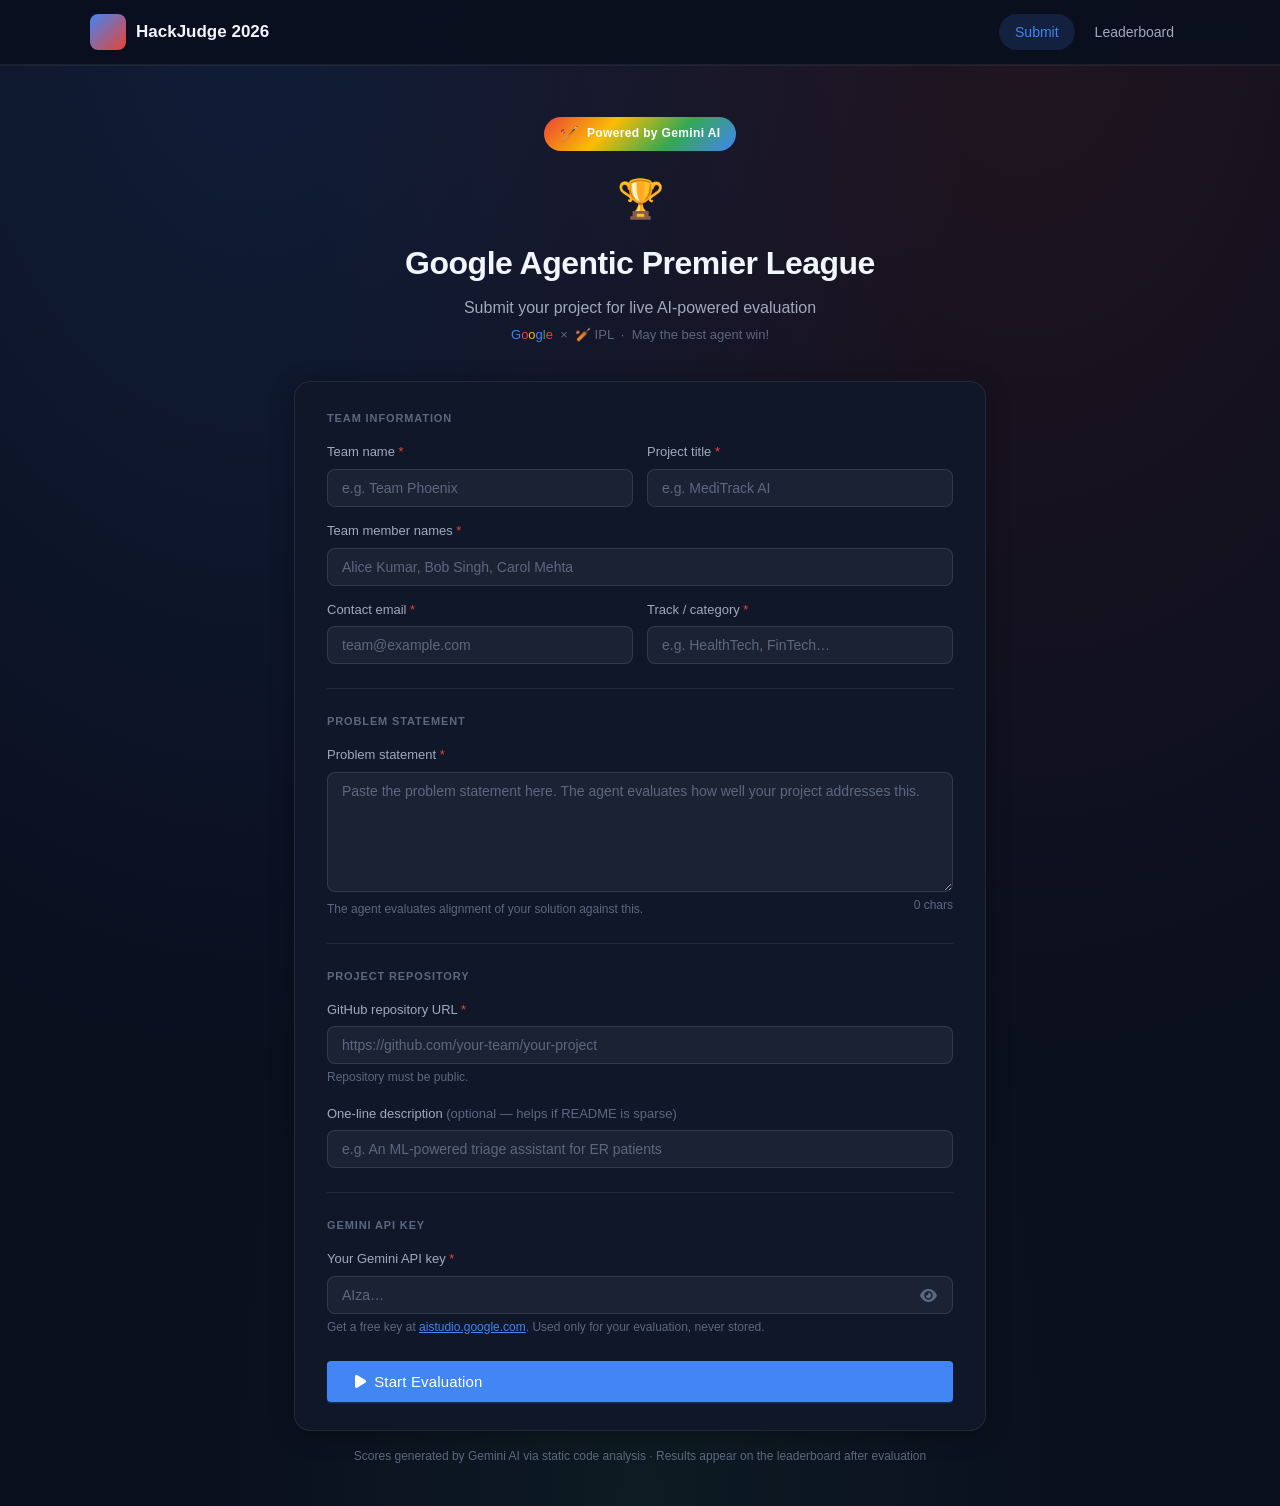
==== commit 55e859f5: "Google Agentic Premier League theme" ====
--- a/index.html
+++ b/index.html
@@ -3,14 +3,14 @@
 <head>
   <meta charset="UTF-8"/>
   <meta name="viewport" content="width=device-width,initial-scale=1.0"/>
-  <title>GAPL — Submit Project</title>
+  <title>HackJudge 2026 — Submit Project</title>
   <link rel="stylesheet" href="style.css"/>
   <link rel="stylesheet" href="https://cdnjs.cloudflare.com/ajax/libs/font-awesome/6.5.0/css/all.min.css"/>
 </head>
 <body>
 <header class="site-header">
   <div class="header-inner">
-    <a href="index.html" class="logo"><span class="logo-icon"><i class="fa-solid fa-cricket-bat-ball"></i></span>GAPL</a>
+    <a href="index.html" class="logo"><span class="logo-icon"><i class="fa-solid fa-cricket-bat-ball"></i></span>HackJudge 2026</a>
     <nav class="nav">
       <a href="index.html" class="active">Submit</a>
       <a href="leaderboard.html">Leaderboard</a>
@@ -26,7 +26,7 @@
     <div class="gapl-logo">
       <span style="font-size:38px">🏆</span>
     </div>
-    <h1 style="font-size:32px;font-weight:700;letter-spacing:-.5px;margin-bottom:6px" id="event-name">Google Agentic Premier League</h1>
+    <h1 style="font-size:32px;font-weight:700;letter-spacing:-.5px;margin-bottom:6px" id="event-name">HackJudge 2026</h1>
     <p style="font-size:16px;color:var(--text-2);margin-bottom:4px">
       Submit your project for live AI-powered evaluation
     </p>
--- a/style.css
+++ b/style.css
@@ -2,40 +2,45 @@
 *,*::before,*::after{box-sizing:border-box;margin:0;padding:0}
 
 :root{
-  --bg:        #F8F9FA;
-  --surface:   #ffffff;
-  --border:    rgba(0,0,0,0.10);
-  --border-md: rgba(0,0,0,0.18);
-  --text-1:    #202124;
-  --text-2:    #5F6368;
-  --text-3:    #9AA0A6;
+  /* Dark stadium theme */
+  --bg:        #0A0F1E;
+  --surface:   #0F1729;
+  --border:    rgba(255,255,255,0.08);
+  --border-md: rgba(255,255,255,0.15);
+  --text-1:    #F0F6FC;
+  --text-2:    #A0AABB;
+  --text-3:    #5C6880;
 
   /* Google colors */
   --accent:    #4285F4;
-  --accent-bg: #E8F0FE;
+  --accent-bg: rgba(66,133,244,0.15);
   --success:   #34A853;
-  --success-bg:#E6F4EA;
+  --success-bg:rgba(52,168,83,0.15);
   --warn:      #F9AB00;
-  --warn-bg:   #FEF7E0;
+  --warn-bg:   rgba(249,171,0,0.15);
   --danger:    #EA4335;
-  --danger-bg: #FCE8E6;
-  --info:      #1A73E8;
-  --info-bg:   #E8F0FE;
+  --danger-bg: rgba(234,67,53,0.15);
+  --info:      #4285F4;
+  --info-bg:   rgba(66,133,244,0.15);
 
   /* IPL accent */
   --ipl-orange: #FF6B00;
   --ipl-gold:   #FFD700;
-  --ipl-navy:   #003366;
+  --ipl-navy:   #001A3E;
 
   --radius-sm: 8px;
   --radius-md: 12px;
   --radius-lg: 16px;
-  --shadow:    0 1px 3px rgba(0,0,0,0.06),0 4px 16px rgba(0,0,0,0.05);
+  --shadow:    0 4px 16px rgba(0,0,0,0.4),0 1px 4px rgba(0,0,0,0.3);
 }
 
 body{
   font-family:"Google Sans",-apple-system,BlinkMacSystemFont,"Segoe UI",sans-serif;
   background:var(--bg);
+  background-image:
+    radial-gradient(ellipse at 20% 0%, rgba(66,133,244,0.12) 0%, transparent 50%),
+    radial-gradient(ellipse at 80% 0%, rgba(234,67,53,0.10) 0%, transparent 50%),
+    radial-gradient(ellipse at 50% 100%, rgba(52,168,83,0.08) 0%, transparent 50%);
   color:var(--text-1);
   font-size:15px;
   line-height:1.6;
@@ -49,11 +54,13 @@
 
 /* ── Header ──────────────────────────────────────────────────── */
 .site-header{
-  background:var(--surface);
-  border-bottom:none;
+  background:rgba(10,15,30,0.95);
+  backdrop-filter:blur(12px);
+  -webkit-backdrop-filter:blur(12px);
+  border-bottom:1px solid rgba(255,255,255,0.07);
   padding:0 24px;
   position:sticky;top:0;z-index:100;
-  box-shadow:0 1px 3px rgba(0,0,0,0.12),0 1px 2px rgba(0,0,0,0.08);
+  box-shadow:0 1px 0 rgba(255,255,255,0.05);
 }
 .header-inner{max-width:1100px;margin:0 auto;display:flex;align-items:center;gap:20px;height:64px}
 .logo{display:flex;align-items:center;gap:10px;text-decoration:none;color:var(--text-1);font-weight:600;font-size:17px}
@@ -103,7 +110,7 @@
   background:var(--surface);
   border:1px solid var(--border);
   border-radius:var(--radius-lg);
-  box-shadow:0 1px 2px rgba(0,0,0,0.06),0 2px 8px rgba(0,0,0,0.04);
+  box-shadow:0 4px 24px rgba(0,0,0,0.3);
 }
 .card-body{padding:28px 32px}
 
@@ -117,16 +124,19 @@
 /* ── Form ────────────────────────────────────────────────────── */
 .input,.textarea{
   width:100%;padding:10px 14px;
-  border:1.5px solid #DADCE0;
+  border:1.5px solid rgba(255,255,255,0.1);
   border-radius:var(--radius-sm);
   font-size:14px;font-family:inherit;
-  color:var(--text-1);background:var(--surface);
+  color:var(--text-1);
+  background:rgba(255,255,255,0.05);
   transition:border-color .15s,box-shadow .15s;outline:none;
 }
 .input:focus,.textarea:focus{
   border-color:var(--accent);
-  box-shadow:0 0 0 3px rgba(66,133,244,.12);
-}
+  background:rgba(66,133,244,0.05);
+  box-shadow:0 0 0 3px rgba(66,133,244,.15);
+}
+.input::placeholder,.textarea::placeholder{color:var(--text-3)}
 .textarea{resize:vertical;min-height:90px}
 
 /* ── Buttons ─────────────────────────────────────────────────── */
@@ -145,8 +155,8 @@
 }
 .btn-primary:hover{background:#1A73E8;box-shadow:0 2px 6px rgba(66,133,244,.4)}
 .btn-secondary{
-  background:var(--surface);color:var(--accent);
-  border:1.5px solid #DADCE0;
+  background:rgba(255,255,255,0.06);color:var(--accent);
+  border:1.5px solid rgba(66,133,244,0.3);
 }
 .btn-secondary:hover{background:var(--accent-bg);border-color:var(--accent)}
 .btn-lg{padding:12px 28px;font-size:15px}
@@ -163,7 +173,7 @@
 .badge-ipl{background:linear-gradient(135deg,#FF6B00,#FFD700);color:#fff;font-weight:600}
 
 /* ── Progress ────────────────────────────────────────────────── */
-.progress-wrap{height:6px;background:#E8EAED;border-radius:3px;overflow:hidden}
+.progress-wrap{height:6px;background:rgba(255,255,255,0.08);border-radius:3px;overflow:hidden}
 .progress-bar{
   height:100%;
   background:linear-gradient(90deg,#4285F4,#34A853);
@@ -172,7 +182,7 @@
 
 /* ── Param cards ─────────────────────────────────────────────── */
 .param-card{
-  border:1.5px solid #DADCE0;border-radius:var(--radius-md);
+  border:1px solid rgba(255,255,255,0.08);border-radius:var(--radius-md);
   padding:16px 18px;opacity:0;transform:translateY(12px);
   transition:opacity .4s ease,transform .4s ease;
   background:var(--surface);
@@ -183,13 +193,13 @@
 .param-name{font-size:14px;font-weight:600;flex:1;color:var(--text-1)}
 .param-score-num{font-size:22px;font-weight:700}
 .param-weight{font-size:12px;color:var(--text-3);margin-left:4px}
-.param-bar-wrap{height:4px;background:#E8EAED;border-radius:2px;margin-bottom:8px}
+.param-bar-wrap{height:4px;background:rgba(255,255,255,0.08);border-radius:2px;margin-bottom:8px}
 .param-bar{height:4px;border-radius:2px;transition:width .8s ease;width:0%}
 .param-reasoning{font-size:13px;color:var(--text-2);line-height:1.55}
 
 /* ── Chips ───────────────────────────────────────────────────── */
 .chip-row{display:flex;flex-wrap:wrap;gap:8px}
-.chip{font-size:12px;padding:4px 12px;background:var(--bg);border:1px solid #DADCE0;border-radius:12px;color:var(--text-2);display:flex;align-items:center;gap:5px}
+.chip{font-size:12px;padding:4px 12px;background:rgba(255,255,255,0.06);border:1px solid rgba(255,255,255,0.1);border-radius:12px;color:var(--text-2);display:flex;align-items:center;gap:5px}
 
 /* ── Table ───────────────────────────────────────────────────── */
 .table-wrap{overflow-x:auto}
@@ -198,12 +208,12 @@
   text-align:left;padding:10px 14px;
   font-size:11px;font-weight:600;color:var(--text-3);
   text-transform:uppercase;letter-spacing:.06em;
-  border-bottom:2px solid #DADCE0;white-space:nowrap;
-  background:#F8F9FA;
-}
-tbody td{padding:13px 14px;border-bottom:1px solid #F1F3F4;vertical-align:middle}
+  border-bottom:1px solid rgba(255,255,255,0.1);white-space:nowrap;
+  background:rgba(255,255,255,0.04);
+}
+tbody td{padding:13px 14px;border-bottom:1px solid rgba(255,255,255,0.06);vertical-align:middle}
 tbody tr:last-child td{border-bottom:none}
-tbody tr:hover td{background:#F8F9FA}
+tbody tr:hover td{background:rgba(66,133,244,0.06)}
 
 /* Rank styles — IPL themed */
 .rank-num{width:32px;height:32px;border-radius:50%;display:inline-flex;align-items:center;justify-content:center;font-size:13px;font-weight:700;background:var(--bg);color:var(--text-2)}
@@ -226,11 +236,11 @@
 @keyframes qpulse{0%,80%,100%{opacity:.3}40%{opacity:1}}
 
 /* ── Final card ──────────────────────────────────────────────── */
-.final-card{background:var(--surface);border:1.5px solid #DADCE0;border-radius:var(--radius-lg);padding:32px;display:none;text-align:center;box-shadow:var(--shadow)}
+.final-card{background:var(--surface);border:1px solid rgba(255,255,255,0.08);border-radius:var(--radius-lg);padding:32px;display:none;text-align:center;box-shadow:var(--shadow)}
 .final-card.visible{display:block}
 .final-score-num{font-size:72px;font-weight:700;letter-spacing:-3px;line-height:1}
 .mini-score-grid{display:grid;grid-template-columns:repeat(5,1fr);gap:8px;margin:20px 0}
-.mini-score{text-align:center;padding:12px 6px;background:var(--bg);border-radius:var(--radius-sm);border:1px solid #DADCE0}
+.mini-score{text-align:center;padding:12px 6px;background:rgba(255,255,255,0.04);border-radius:var(--radius-sm);border:1px solid rgba(255,255,255,0.08)}
 .mini-score-val{font-size:20px;font-weight:700}
 .mini-score-lbl{font-size:10px;color:var(--text-3);margin-top:3px;line-height:1.3}
 .feedback-label{font-size:11px;font-weight:600;text-transform:uppercase;letter-spacing:.08em;color:var(--text-3);margin-bottom:8px}
@@ -243,7 +253,7 @@
 .repo-info-card{background:var(--success-bg);border:1px solid rgba(52,168,83,.2);border-radius:var(--radius-md);padding:14px 18px;margin-bottom:20px;display:none}
 .repo-info-card.visible{display:block}
 .params-grid{display:grid;grid-template-columns:1fr 1fr;gap:12px;margin-bottom:20px}
-.progress-strip{background:var(--surface);border:1.5px solid #DADCE0;border-radius:var(--radius-md);padding:16px 20px;margin-bottom:20px}
+.progress-strip{background:var(--surface);border:1px solid rgba(255,255,255,0.08);border-radius:var(--radius-md);padding:16px 20px;margin-bottom:20px}
 .progress-top{display:flex;align-items:center;gap:12px;margin-bottom:10px}
 .progress-label{font-size:14px;font-weight:500;flex:1;color:var(--text-1)}
 .progress-pct{font-size:13px;color:var(--text-3)}
@@ -253,14 +263,14 @@
 .lb-controls{display:flex;align-items:center;gap:12px;margin-bottom:20px;flex-wrap:wrap}
 .lb-count{font-size:13px;color:var(--text-3);margin-left:auto}
 .track-filter{display:flex;gap:6px;flex-wrap:wrap}
-.track-btn{padding:6px 16px;border-radius:20px;font-size:13px;font-weight:500;border:1.5px solid #DADCE0;background:var(--surface);color:var(--text-2);cursor:pointer;transition:all .15s}
+.track-btn{padding:6px 16px;border-radius:20px;font-size:13px;font-weight:500;border:1.5px solid rgba(255,255,255,0.1);background:rgba(255,255,255,0.06);color:var(--text-2);cursor:pointer;transition:all .15s}
 .track-btn.active,.track-btn:hover{background:var(--accent);color:#fff;border-color:var(--accent)}
 .team-mini-avatar{width:32px;height:32px;border-radius:8px;background:linear-gradient(135deg,#4285F4,#34A853);color:#fff;display:flex;align-items:center;justify-content:center;font-size:13px;font-weight:700;flex-shrink:0}
 .expand-btn{background:none;border:none;cursor:pointer;color:var(--text-3);font-size:13px;padding:4px 8px;border-radius:4px}
 .expand-btn:hover{color:var(--text-1);background:var(--bg)}
 .detail-row{display:none}
 .detail-row.open{display:table-row}
-.detail-cell{background:#F8F9FA;padding:16px 20px!important;border-bottom:1px solid #F1F3F4!important}
+.detail-cell{background:rgba(255,255,255,0.04);padding:16px 20px!important;border-bottom:1px solid #F1F3F4!important}
 
 /* ── Points table header (IPL style) ────────────────────────── */
 .points-table-header{
@@ -277,12 +287,12 @@
 .del-btn{background:none;border:1px solid rgba(234,67,53,.3);color:var(--danger);border-radius:4px;padding:4px 10px;font-size:12px;cursor:pointer;transition:background .15s}
 .del-btn:hover{background:var(--danger-bg)}
 .stats-row{display:grid;grid-template-columns:repeat(4,1fr);gap:12px;margin-bottom:20px}
-.stat-box{background:var(--surface);border:1.5px solid #DADCE0;border-radius:var(--radius-md);padding:16px;text-align:center}
+.stat-box{background:var(--surface);border:1px solid rgba(255,255,255,0.08);border-radius:var(--radius-md);padding:16px;text-align:center}
 .stat-num{font-size:30px;font-weight:700}
 .stat-lbl{font-size:11px;color:var(--text-3);margin-top:2px;text-transform:uppercase;letter-spacing:.06em}
-.bulk-input{width:100%;padding:6px 10px;border:1.5px solid #DADCE0;border-radius:4px;font-size:12px;font-family:inherit;outline:none}
+.bulk-input{width:100%;padding:6px 10px;border:1px solid rgba(255,255,255,0.1);border-radius:4px;font-size:12px;font-family:inherit;outline:none;background:rgba(255,255,255,0.05);color:var(--text-1)}
 .bulk-input:focus{border-color:var(--accent)}
-.bulk-result-row{display:flex;align-items:center;gap:12px;padding:10px 14px;background:var(--surface);border:1.5px solid #DADCE0;border-radius:var(--radius-md);font-size:13px}
+.bulk-result-row{display:flex;align-items:center;gap:12px;padding:10px 14px;background:var(--surface);border:1px solid rgba(255,255,255,0.08);border-radius:var(--radius-md);font-size:13px}
 .bulk-result-score{font-size:18px;font-weight:700;min-width:48px;text-align:center}
 .bulk-result-meta{flex:1}
 .bulk-result-name{font-weight:600;color:var(--text-1)}
@@ -296,23 +306,23 @@
 .form-grid{display:grid;grid-template-columns:1fr 1fr;gap:14px}
 .form-group{display:flex;flex-direction:column}
 .form-group.full{grid-column:1/-1}
-.section-divider{border:none;border-top:1px solid #DADCE0;margin:24px 0}
+.section-divider{border:none;border-top:1px solid rgba(255,255,255,0.08);margin:24px 0}
 .key-field-wrap{position:relative}
 .key-toggle{position:absolute;right:12px;top:50%;transform:translateY(-50%);background:none;border:none;cursor:pointer;color:var(--text-3);font-size:15px;padding:4px}
 
 /* ── Modal ───────────────────────────────────────────────────── */
 .modal-overlay{display:none;position:fixed;inset:0;background:rgba(32,33,36,.5);align-items:center;justify-content:center;z-index:200;padding:24px}
 .modal-overlay.show{display:flex}
-.modal-box{background:var(--surface);border-radius:var(--radius-lg);padding:28px 32px;width:100%;max-width:440px;box-shadow:0 8px 40px rgba(0,0,0,.2)}
+.modal-box{background:#131C2E;border:1px solid rgba(255,255,255,0.1);border-radius:var(--radius-lg);padding:28px 32px;width:100%;max-width:440px;box-shadow:0 16px 60px rgba(0,0,0,.6)}
 
 /* ── Toast ───────────────────────────────────────────────────── */
 #toast-area{position:fixed;bottom:24px;right:24px;z-index:999;display:flex;flex-direction:column;gap:8px}
-.toast{background:var(--text-1);color:#fff;padding:12px 18px;border-radius:var(--radius-md);font-size:14px;box-shadow:var(--shadow);animation:slideIn .25s ease;max-width:320px}
+.toast{background:#1A2744;border:1px solid rgba(255,255,255,0.1);color:#fff;padding:12px 18px;border-radius:var(--radius-md);font-size:14px;box-shadow:var(--shadow);animation:slideIn .25s ease;max-width:320px}
 .toast.toast-error{background:var(--danger)}
 @keyframes slideIn{from{transform:translateX(40px);opacity:0}to{transform:translateX(0);opacity:1}}
 
 /* ── Spinner ─────────────────────────────────────────────────── */
-.spinner{width:20px;height:20px;border:2.5px solid #E8EAED;border-top-color:var(--accent);border-radius:50%;animation:spin .7s linear infinite;flex-shrink:0}
+.spinner{width:20px;height:20px;border:2.5px solid rgba(255,255,255,0.1);border-top-color:var(--accent);border-radius:50%;animation:spin .7s linear infinite;flex-shrink:0}
 @keyframes spin{to{transform:rotate(360deg)}}
 
 /* ── Utilities ───────────────────────────────────────────────── */
